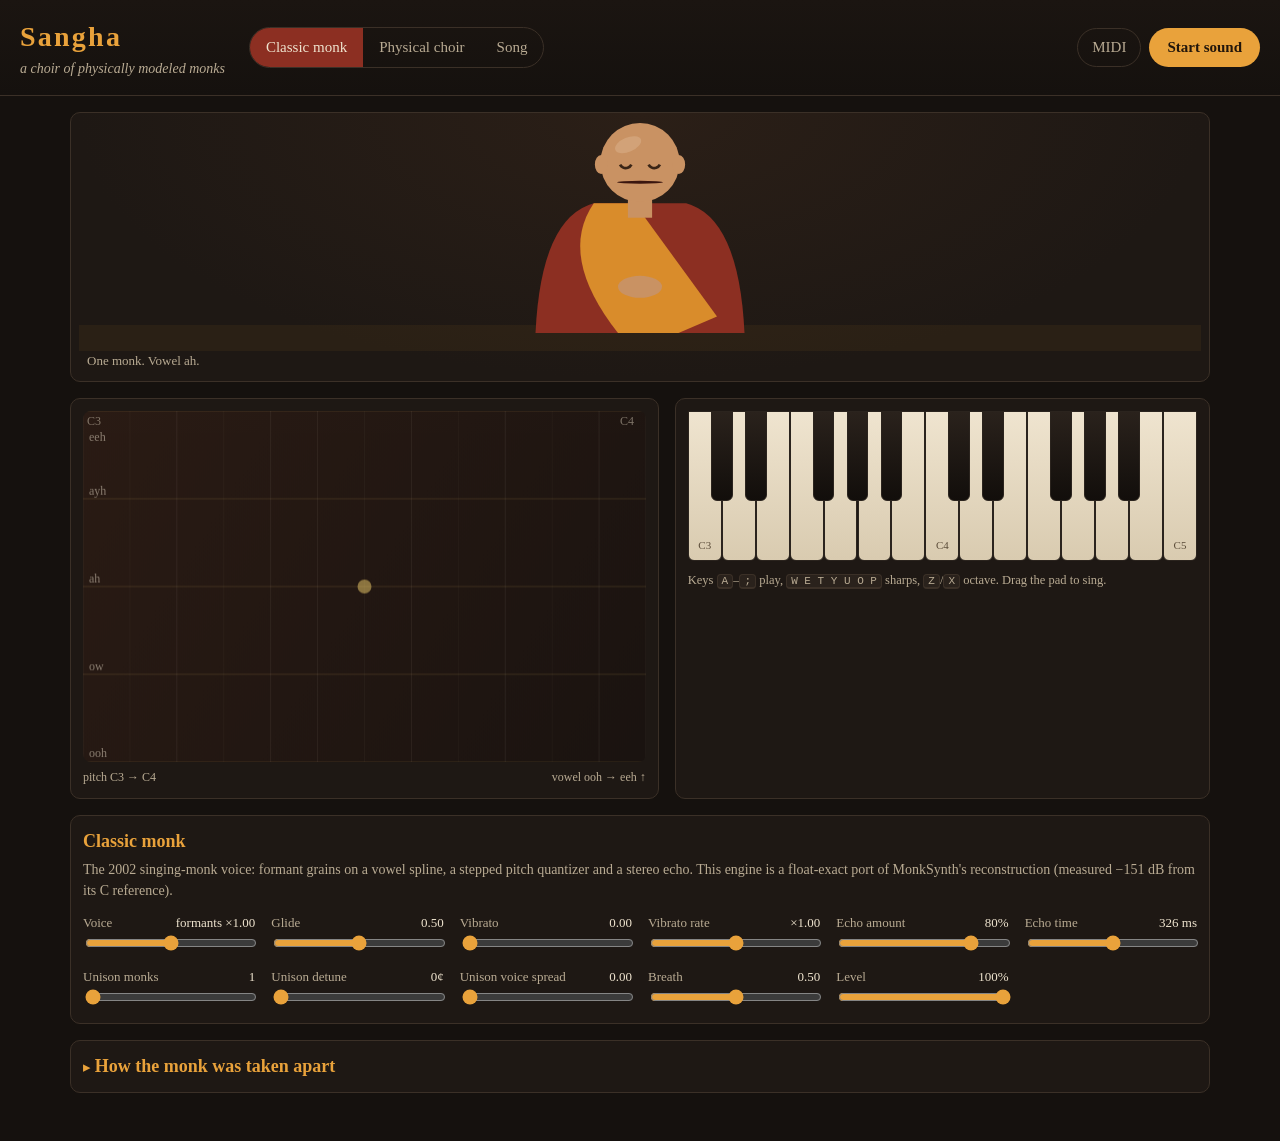
==== docs/monk-choir/index.html @ b6459fbd "Publish visualizations" ====
<!doctype html>
<html lang="en">
<head>
<meta charset="utf-8">
<meta name="viewport" content="width=device-width, initial-scale=1">
<title>Sangha monk choir</title>
<meta name="description" content="A singing-monk synthesizer: the classic 2002 monk voice reproduced sample for sample, then rebuilt as physical singers with their own throats, mouths and registers — choirs, sopranos, falsetto, Gyuto chord chant, ventricular half tones, khöömei and sygyt.">
<link rel="stylesheet" href="./style.css">
</head>
<body>
<header class="top">
  <div class="brand">
    <h1>Sangha</h1>
    <p>a choir of physically modeled monks</p>
  </div>
  <div class="engine-switch" role="tablist" aria-label="Engine">
    <button id="mode-classic" role="tab" aria-selected="true" class="on">Classic monk</button>
    <button id="mode-choir" role="tab" aria-selected="false">Physical choir</button>
    <button id="mode-song" role="tab" aria-selected="false">Song</button>
  </div>
  <div class="top-actions">
    <button id="midi-button" class="ghost" title="Use a MIDI keyboard">MIDI</button>
    <button id="power" class="power">Start sound</button>
  </div>
</header>

<main>
  <section class="stage-wrap">
    <canvas id="stage" aria-label="The singers"></canvas>
    <p id="stage-caption" class="caption"></p>
  </section>

  <section id="song-panel" class="panel song hidden">
    <div class="song-head">
      <button id="song-play" class="power" disabled>Preparing…</button>
      <div>
        <label class="preset">Piece
          <select id="song-select">
            <option value="passacaglia">Passacaglia on a Throat Ground (4:17)</option>
            <option value="fugue">Fugue in C minor for throats (5:07)</option>
            <option value="rolmo">Rol-mo at 140 (3:02)</option>
          </select>
        </label>
        <p class="lede" id="song-lede"></p>
      </div>
      <span id="song-time" class="song-time">0:00 / 3:03</span>
    </div>
    <canvas id="score" aria-label="Score: every voice as a line, pitch upward, time to the right"></canvas>
    <div id="roll-legend" class="roll-legend"></div>
    <ol id="song-sections" class="song-sections"></ol>
  </section>

  <section class="play">
    <div class="pad-wrap">
      <canvas id="pad" aria-label="Pitch and vowel pad"></canvas>
      <div class="pad-legend"><span id="pad-x-label">pitch →</span><span id="pad-y-label">vowel ↑</span></div>
    </div>
    <div class="keys-wrap">
      <div id="keyboard" class="keyboard" aria-label="Keyboard"></div>
      <p class="hint">Keys <kbd>A</kbd>–<kbd>;</kbd> play, <kbd>W E T Y U O P</kbd> sharps, <kbd>Z</kbd>/<kbd>X</kbd> octave. Drag the pad to sing.</p>
    </div>
  </section>

  <section id="classic-panel" class="panel">
    <h2>Classic monk</h2>
    <p class="lede">The 2002 singing-monk voice: formant grains on a vowel spline, a stepped pitch quantizer and a stereo echo. This engine is a float-exact port of MonkSynth's reconstruction (measured −151 dB from its C reference).</p>
    <div class="controls" id="classic-controls"></div>
  </section>

  <section id="choir-panel" class="panel hidden">
    <div class="choir-head">
      <h2>Physical choir</h2>
      <label class="preset">Ensemble
        <select id="preset"></select>
      </label>
    </div>
    <p class="lede" id="preset-note"></p>
    <div class="controls" id="choir-controls"></div>
    <details class="singers" open>
      <summary>Singers <span id="singer-count"></span></summary>
      <div class="table-wrap"><table id="singer-table"></table></div>
      <button id="add-singer" class="ghost">Add singer</button>
    </details>
  </section>

  <section id="inspector" class="panel hidden">
    <h2>Inside <span id="inspect-name">singer 1</span></h2>
    <div class="inspect-grid">
      <figure>
        <canvas id="tube"></canvas>
        <figcaption>Vocal tract, glottis (left) to lips (right). Width is cross-section diameter.</figcaption>
      </figure>
      <figure>
        <canvas id="spectrum"></canvas>
        <figcaption>Exact tube response with the voice's harmonics. Tuning targets in gold.</figcaption>
      </figure>
    </div>
    <dl class="readout" id="readout"></dl>
  </section>

  <section class="panel about">
    <details>
      <summary><h2>How the monk was taken apart</h2></summary>
      <div class="about-body">
        <p>The classic voice is a <em>source–filter</em> sound in disguise. Each grain is three decaying sine waves, one per formant, restarted every pitch period. That is the impulse response of three resonators struck once per glottal pulse. A pulse train through three resonators is a voice with an idealised throat.</p>
        <p>So the physical engine asks what <em>body</em> has those resonances. A vocal tract is a tube. Its shape (tongue, jaw, lips) sets where it rings. Its length scales every ring together, and the pharynx and mouth scale separately. We fit one body and five mouth shapes so the tube rings at the classic monk's fifteen formants:</p>
        <div class="table-wrap"><table id="fit-table"></table></div>
        <p id="fit-body"></p>
        <p>Everyone else is that same gesture performed by another body, not a pitch-shifted copy. A soprano has a shorter tube, with most of the difference in the pharynx. Her folds close softly (head register) and she opens toward "ah" as she climbs, so her first resonance follows her pitch. A countertenor keeps a man's tube but sings with the folds barely touching (falsetto). Every singer has its own glottal jitter, vibrato, pitch wander and breath.</p>
        <ul>
          <li><strong>Gyuto chant.</strong> A fundamental near 65–70 Hz. Each monk tunes F1 onto the 5th harmonic and F2 onto the 10th by listening to his own resonances, so one voice sounds a chord.</li>
          <li><strong>Half tone (dzo-ke, kargyraa).</strong> The ventricular ("false") folds vibrate once for every two glottal pulses and partly block every second one. Flow alternates, and the sub-octave appears.</li>
          <li><strong>Khöömei.</strong> Pressed phonation keeps the glottis closed longer, so resonances ring sharper. The tongue slides one resonance onto a chosen harmonic.</li>
          <li><strong>Sygyt.</strong> The tongue tip seals behind the teeth. The cavity in front clusters F2 and F3 into one narrow peak, the whistle.</li>
        </ul>
        <p><strong>Vowel orbit.</strong> Each singer can circle through vowel space: one axis runs ooh–ow–ah–ayh–eeh, the other rounds the lips a quarter-cycle later, so the path is an ellipse. Every singer keeps its own period. They can move together, in small-integer ratios (1 : 3⁄2 : 2 : 5⁄4…), or freely with a chosen spread. Because the motion happens inside each tube, the resonances move physically; no filter is being swept.</p>
        <p><strong>The song (Rol-mo at 140).</strong> Monastic ritual music is not harmony led by a conductor. It is independent cycles layered together, and each has a cousin in a bass drop. Dungchen are played in pairs that overlap, so the drone never breaks: here they become the sub-bass and the brass stabs. Rolmo cymbal strokes accelerate into rolls and slow down like a bouncing ball: the build's snare roll is the same gesture forced onto a grid. Two gyaling play one melody with their own ornaments, which becomes the doubled lead. The free ritual pulse settles at 70 BPM, exactly the half-time feel of a 140 BPM drop. The drop's “wobble” is a basso's vocal tract running the vowel orbit at the tempo, growling with the ventricular half tone, while a sygyt singer whistles the hook on harmonics 8–12. The melodies and rhythms are original; the chanted syllables are the traditional <em>om mani padme hum</em>. The instruments are signal models of how each one sounds (lip buzz, double reed, cymbal and membrane modes), not waveguide physics like the voices.</p>
        <p><strong>The fugue (Fugue in C minor for throats).</strong> Five minutes built from one original two-bar subject. It is answered at the fifth against a countersubject written for it, and slowed fourfold into a cantus firmus for the monks. It is walked around the circle of fifths in episodes, overlapped with itself one bar apart at the octave over dominant and tonic pedals (stretto), turned upside down, harmonized as four-part chorales by a search over chords and voice leading, and set in canon between the chant and a throat bass. The overtone singer carries two lines at once: for every note it picks a drone and a harmonic of that drone, preferring drones in the current chord. The drops borrow general bass-music technique (call and response, switching timbre within a bar, pitch dives, a short transient near 200 Hz at the head of each call, syncopated gaps) and play it on three throats instead of three synth patches. It ends with a Picardy third, and that major third is the overtone singer's 10th harmonic, the same overtone the Gyuto monks tune to. An audit counts the counterpoint: about 8% of voice pairs are dissonant on strong beats over the whole piece, mostly in the pedal-point builds. A few dozen parallel fifths and octaves remain across five minutes and seven voices.</p>
        <p><strong>The passacaglia (Passacaglia on a Throat Ground).</strong> Written after measuring a 30-second clip of bass-music sound design. The measurements were technique, not notes. The sub and the mid-bass are independent layers: their envelopes are uncorrelated. The sub keeps its own phrasing, with a gap of about a beat and a half every two bars. A kick falls about 16 semitones onto the sub's pitch every half bar. The mid-bass talks in held, vowel-like plateaus joined by fast V-shaped resonance sweeps. Parallel descending sweeps fill the gaps, and a high tone is held above with a slow vibrato. Here a throat does each of those things. The parallel sweep is the throat itself getting longer: the larynx lowers and the lips push out, so every formant slides down together. A real tract can only manage about three semitones that way, so it is combined with a vowel sweep. The form is a passacaglia: the descending A–G–F–E ground repeats under sixteen variations, among them a canon in free imitation, the ground rising into the upper voices, the theme sinking into the chant, a chorale, a stretto and three drops. Audit: 6.6% of voice pairs dissonant on strong beats.</p>
        <p class="small">Numbers checked by the test suite in this page's source: the closed-form tube response matches the time-domain waveguide to 10<sup>−13</sup>; scaling a body by 0.8 raises every resonance by exactly 1.25; Gyuto locking settles at 327/654 Hz for a 65.4 Hz fundamental; khöömei holds harmonics 8–12 of 110 Hz at 8–10 dB above their neighbours, and sygyt holds 10–12 at 17 dB.</p>
        <p class="small">Credits: the classic engine is ported from <a href="https://github.com/JonET/monksynth">MonkSynth</a> by Jonathan Taylor (MIT licence, notice in <code>engine/classic.js</code>), itself a reimplementation of AudioNerdz's 2002 freeware plugin. The physical engine, its anatomy and register models, and the drawings are original to this page. Research the presets draw on: Smith, Stevens &amp; Tomlinson (1967) on Gyuto chant; Lindestad et al. (2001) and Bailly, Henrich &amp; Pelorson (2010) on ventricular period doubling; Kob (2004) on sygyt.</p>
      </div>
    </details>
  </section>
</main>

<script type="module" src="./app.js"></script>
</body>
</html>
---- docs/monk-choir/style.css ----
:root {
  --ink: #15110e;
  --ink-2: #1e1814;
  --ink-3: #2a221c;
  --line: #3b3027;
  --paper: #efe4cf;
  --paper-dim: #b9ab93;
  --saffron: #e9a23b;
  --saffron-dim: #a8742c;
  --maroon: #8c2f22;
  --maroon-deep: #5e1f17;
  --gold: #f2cf6b;
  --jade: #6fb59a;
  --radius: 10px;
  color-scheme: dark;
}

* { box-sizing: border-box; }

html, body {
  margin: 0;
  background: var(--ink);
  color: var(--paper);
  font: 15px/1.5 "Iowan Old Style", "Palatino Linotype", Palatino, Georgia, serif;
}

button, select, input { font: inherit; color: inherit; }

.top {
  display: flex;
  flex-wrap: wrap;
  align-items: center;
  gap: 12px 24px;
  padding: 16px 20px;
  border-bottom: 1px solid var(--line);
  background: linear-gradient(180deg, #1b1511, var(--ink));
}

.brand h1 {
  margin: 0;
  font-size: 28px;
  letter-spacing: 0.08em;
  color: var(--saffron);
  font-weight: 600;
}

.brand p {
  margin: 0;
  color: var(--paper-dim);
  font-style: italic;
  font-size: 14px;
}

.engine-switch {
  display: flex;
  border: 1px solid var(--line);
  border-radius: 999px;
  overflow: hidden;
}

.engine-switch button {
  background: transparent;
  border: 0;
  padding: 8px 16px;
  cursor: pointer;
  color: var(--paper-dim);
}

.engine-switch button.on {
  background: var(--maroon);
  color: var(--paper);
}

.top-actions {
  margin-left: auto;
  display: flex;
  gap: 8px;
}

.power {
  background: var(--saffron);
  color: #22160b;
  border: 0;
  border-radius: 999px;
  padding: 8px 18px;
  font-weight: 600;
  cursor: pointer;
}

.power.on {
  background: var(--jade);
}

.ghost {
  background: transparent;
  border: 1px solid var(--line);
  border-radius: 999px;
  padding: 7px 14px;
  cursor: pointer;
  color: var(--paper-dim);
}

.ghost:hover, .ghost.on { border-color: var(--saffron-dim); color: var(--paper); }

main {
  max-width: 1180px;
  margin: 0 auto;
  padding: 16px 20px 48px;
  display: grid;
  grid-template-columns: minmax(0, 1fr) minmax(0, 1fr);
  gap: 16px;
}

.stage-wrap {
  grid-column: 1 / -1;
  background: radial-gradient(ellipse at 50% 0%, #2b1f17 0%, var(--ink-2) 70%);
  border: 1px solid var(--line);
  border-radius: var(--radius);
  padding: 8px 8px 4px;
}

#stage {
  width: 100%;
  height: 230px;
  display: block;
  cursor: pointer;
}

.caption {
  margin: 0 8px 6px;
  color: var(--paper-dim);
  font-size: 13px;
  min-height: 1.5em;
}

.play {
  grid-column: 1 / -1;
  display: grid;
  grid-template-columns: minmax(0, 1.1fr) minmax(0, 1fr);
  gap: 16px;
}

.pad-wrap, .keys-wrap, .panel {
  background: var(--ink-2);
  border: 1px solid var(--line);
  border-radius: var(--radius);
  padding: 12px;
}

#pad {
  width: 100%;
  aspect-ratio: 16 / 10;
  display: block;
  border-radius: 8px;
  touch-action: none;
  cursor: crosshair;
}

.pad-legend {
  display: flex;
  justify-content: space-between;
  color: var(--paper-dim);
  font-size: 12px;
  margin-top: 6px;
}

.keyboard {
  position: relative;
  height: 150px;
  user-select: none;
  touch-action: none;
}

.key {
  position: absolute;
  top: 0;
  border: 1px solid #2b241e;
  border-radius: 0 0 6px 6px;
}

.key.white {
  height: 100%;
  background: linear-gradient(180deg, #efe4cf, #d9cbb0);
  z-index: 1;
}

.key.black {
  height: 60%;
  background: linear-gradient(180deg, #2a221c, #120e0b);
  z-index: 2;
}

.key.down.white { background: linear-gradient(180deg, var(--gold), var(--saffron)); }
.key.down.black { background: linear-gradient(180deg, var(--maroon), var(--maroon-deep)); }

.key .label {
  position: absolute;
  bottom: 6px;
  left: 0;
  right: 0;
  text-align: center;
  font-size: 11px;
  color: #5c4d3a;
}

.hint {
  color: var(--paper-dim);
  font-size: 12.5px;
  margin: 10px 0 0;
}

kbd {
  border: 1px solid var(--line);
  border-bottom-width: 2px;
  border-radius: 4px;
  padding: 0 4px;
  font-size: 11px;
  background: var(--ink-3);
}

.panel h2 {
  margin: 0 0 4px;
  font-size: 18px;
  color: var(--saffron);
  font-weight: 600;
}

.lede {
  margin: 0 0 12px;
  color: var(--paper-dim);
  font-size: 14px;
}

.hidden { display: none !important; }

#classic-panel, #choir-panel { grid-column: 1 / 2; }
#inspector { grid-column: 2 / 3; }
#classic-panel { grid-column: 1 / -1; }
.about { grid-column: 1 / -1; }

.controls {
  display: grid;
  grid-template-columns: repeat(auto-fill, minmax(170px, 1fr));
  gap: 10px 16px;
}

.control label {
  display: flex;
  justify-content: space-between;
  font-size: 13px;
  color: var(--paper-dim);
}

.control output {
  color: var(--paper);
  font-variant-numeric: tabular-nums;
}

.control input[type=range] {
  width: 100%;
  accent-color: var(--saffron);
}

.control select {
  width: 100%;
  background: var(--ink-3);
  border: 1px solid var(--line);
  border-radius: 6px;
  padding: 4px 6px;
}

.choir-head {
  display: flex;
  flex-wrap: wrap;
  align-items: baseline;
  justify-content: space-between;
  gap: 8px;
}

.preset {
  font-size: 13px;
  color: var(--paper-dim);
}

.preset select {
  margin-left: 6px;
  background: var(--ink-3);
  border: 1px solid var(--line);
  border-radius: 6px;
  padding: 5px 8px;
  max-width: 260px;
}

.singers {
  margin-top: 14px;
}

.singers summary {
  cursor: pointer;
  color: var(--paper);
  margin-bottom: 8px;
}

.table-wrap {
  overflow-x: auto;
}

table {
  border-collapse: collapse;
  width: 100%;
  font-size: 13px;
}

th, td {
  text-align: left;
  padding: 4px 6px;
  border-bottom: 1px solid var(--line);
  white-space: nowrap;
}

th { color: var(--paper-dim); font-weight: normal; }

td select, td input {
  background: var(--ink-3);
  border: 1px solid var(--line);
  border-radius: 5px;
  padding: 2px 4px;
  font-size: 12.5px;
}

td input[type=number] { width: 52px; }
td select { max-width: 118px; }
td input[type=range] { width: 70px; accent-color: var(--saffron); }

tr.selected td { background: rgba(233, 162, 59, 0.08); }

.remove {
  background: transparent;
  border: 0;
  color: var(--paper-dim);
  cursor: pointer;
  font-size: 15px;
}

.inspect-grid {
  display: grid;
  grid-template-columns: 1fr;
  gap: 10px;
}

figure { margin: 0; }

#tube, #spectrum {
  width: 100%;
  height: 150px;
  display: block;
  background: var(--ink);
  border-radius: 8px;
}

figcaption {
  font-size: 12px;
  color: var(--paper-dim);
  margin-top: 4px;
}

.readout {
  display: grid;
  grid-template-columns: auto 1fr auto 1fr;
  gap: 2px 10px;
  font-size: 13px;
  margin: 10px 0 0;
}

.readout dt { color: var(--paper-dim); }
.readout dd { margin: 0; font-variant-numeric: tabular-nums; }

.about summary {
  cursor: pointer;
  list-style: none;
}

.about summary h2 { display: inline; }
.about summary::before { content: "▸ "; color: var(--saffron); }
.about details[open] summary::before { content: "▾ "; }

.about-body { max-width: 820px; }
.about-body p, .about-body li { color: #ddd0b8; }
.small { font-size: 13px; color: var(--paper-dim) !important; }
.about a { color: var(--gold); }

@media (max-width: 860px) {
  main { grid-template-columns: minmax(0, 1fr); padding: 12px 16px 40px; }
  .play { grid-template-columns: minmax(0, 1fr); }
  #classic-panel, #choir-panel, #inspector { grid-column: 1 / -1; }
  .top { padding: 12px 16px; }
  .top-actions { margin-left: 0; }
  #stage { height: 190px; }
  .readout { grid-template-columns: auto 1fr; }
}

.controls h3.sub {
  grid-column: 1 / -1;
  margin: 8px 0 -4px;
  font-size: 14px;
  font-weight: 600;
  color: var(--gold);
  border-top: 1px solid var(--line);
  padding-top: 10px;
}

.song { grid-column: 1 / -1; }

.song-head {
  display: flex;
  align-items: center;
  gap: 16px;
  flex-wrap: wrap;
}

.song-head > div { flex: 1 1 320px; }
.song-head .lede { margin: 0; }

.song-time {
  font-variant-numeric: tabular-nums;
  color: var(--paper-dim);
}

.power:disabled { opacity: 0.6; cursor: wait; }

#score {
  width: 100%;
  height: 300px;
  display: block;
  margin: 12px 0;
  background: var(--ink);
  border-radius: 8px;
  cursor: pointer;
}

.song-sections {
  list-style: none;
  padding: 0;
  margin: 0;
  display: grid;
  grid-template-columns: repeat(auto-fill, minmax(230px, 1fr));
  gap: 8px;
}

.song-sections li {
  border: 1px solid var(--line);
  border-radius: 8px;
  padding: 8px 10px;
  cursor: pointer;
  font-size: 13px;
  color: var(--paper-dim);
}

.song-sections li strong {
  display: block;
  color: var(--paper);
  font-size: 14px;
}

.song-sections li.now {
  border-color: var(--saffron);
  background: rgba(233, 162, 59, 0.08);
}

.roll-legend {
  display: flex;
  flex-wrap: wrap;
  gap: 4px 14px;
  font-size: 12px;
  color: var(--paper-dim);
  margin: -4px 0 12px;
}

.roll-legend i {
  display: inline-block;
  width: 14px;
  height: 4px;
  border-radius: 2px;
  margin-right: 5px;
  vertical-align: middle;
}
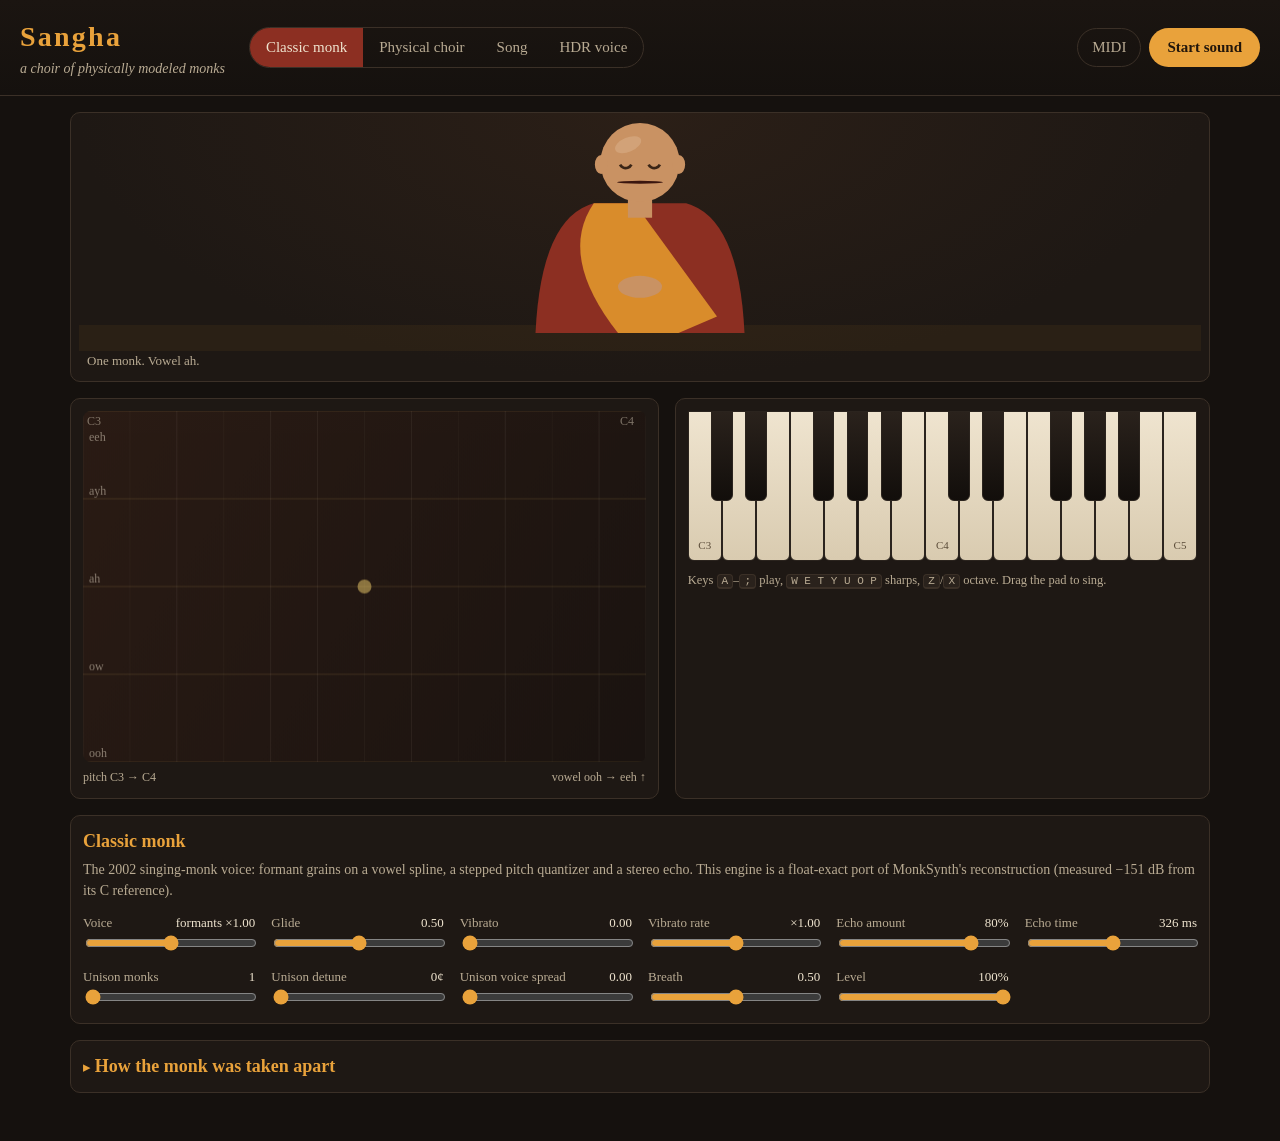
==== commit e61b2254: "Publish visualizations" ====
--- a/docs/monk-choir/index.html
+++ b/docs/monk-choir/index.html
@@ -5,7 +5,7 @@
 <meta name="viewport" content="width=device-width, initial-scale=1">
 <title>Sangha monk choir</title>
 <meta name="description" content="A singing-monk synthesizer: the classic 2002 monk voice reproduced sample for sample, then rebuilt as physical singers with their own throats, mouths and registers — choirs, sopranos, falsetto, Gyuto chord chant, ventricular half tones, khöömei and sygyt.">
-<link rel="stylesheet" href="./style.css">
+<link rel="stylesheet" href="./style.css?v=db6ca817bb">
 </head>
 <body>
 <header class="top">
@@ -17,6 +17,7 @@
     <button id="mode-classic" role="tab" aria-selected="true" class="on">Classic monk</button>
     <button id="mode-choir" role="tab" aria-selected="false">Physical choir</button>
     <button id="mode-song" role="tab" aria-selected="false">Song</button>
+    <button id="mode-hdr" role="tab" aria-selected="false">HDR voice</button>
   </div>
   <div class="top-actions">
     <button id="midi-button" class="ghost" title="Use a MIDI keyboard">MIDI</button>
@@ -48,6 +49,29 @@
     <canvas id="score" aria-label="Score: every voice as a line, pitch upward, time to the right"></canvas>
     <div id="roll-legend" class="roll-legend"></div>
     <ol id="song-sections" class="song-sections"></ol>
+  </section>
+
+  <section id="hdr-panel" class="panel hdr hidden">
+    <div class="hdr-head">
+      <div>
+        <h2>HDR voice</h2>
+        <p class="lede">The physical singer rendered across more of its range: shadows (turbulence where the air is fast, a body whose breath, tremor and heartbeat move pitch, loudness and fold pressure together), highlights (the folds' collision, cross-modes above 5 kHz), and a glottis that hears its own tube. The layers sum exactly: solo any of them.</p>
+      </div>
+      <div class="ab" role="group" aria-label="Model">
+        <button id="hdr-model-base" class="ghost">Physical</button>
+        <button id="hdr-model-hdr" class="ghost on">HDR</button>
+      </div>
+    </div>
+    <canvas id="hdr-spectrogram" aria-label="Spectrogram, 120 dB range"></canvas>
+    <p class="caption small">Spectrogram over 120 dB (50 Hz – 20 kHz, log). The quiet detail the layers add lives in the dark third of this range.</p>
+    <div class="exposures" role="group" aria-label="Exposure">
+      <button data-exposure="fused" class="ghost on">Fused</button>
+      <button data-exposure="mid" class="ghost">Midtones</button>
+      <button data-exposure="shadow" class="ghost">Shadows</button>
+      <button data-exposure="high" class="ghost">Highlights</button>
+    </div>
+    <div class="controls" id="hdr-controls"></div>
+    <div class="hdr-meters" id="hdr-meters"></div>
   </section>
 
   <section class="play">
@@ -117,6 +141,7 @@
         <p><strong>The song (Rol-mo at 140).</strong> Monastic ritual music is not harmony led by a conductor. It is independent cycles layered together, and each has a cousin in a bass drop. Dungchen are played in pairs that overlap, so the drone never breaks: here they become the sub-bass and the brass stabs. Rolmo cymbal strokes accelerate into rolls and slow down like a bouncing ball: the build's snare roll is the same gesture forced onto a grid. Two gyaling play one melody with their own ornaments, which becomes the doubled lead. The free ritual pulse settles at 70 BPM, exactly the half-time feel of a 140 BPM drop. The drop's “wobble” is a basso's vocal tract running the vowel orbit at the tempo, growling with the ventricular half tone, while a sygyt singer whistles the hook on harmonics 8–12. The melodies and rhythms are original; the chanted syllables are the traditional <em>om mani padme hum</em>. The instruments are signal models of how each one sounds (lip buzz, double reed, cymbal and membrane modes), not waveguide physics like the voices.</p>
         <p><strong>The fugue (Fugue in C minor for throats).</strong> Five minutes built from one original two-bar subject. It is answered at the fifth against a countersubject written for it, and slowed fourfold into a cantus firmus for the monks. It is walked around the circle of fifths in episodes, overlapped with itself one bar apart at the octave over dominant and tonic pedals (stretto), turned upside down, harmonized as four-part chorales by a search over chords and voice leading, and set in canon between the chant and a throat bass. The overtone singer carries two lines at once: for every note it picks a drone and a harmonic of that drone, preferring drones in the current chord. The drops borrow general bass-music technique (call and response, switching timbre within a bar, pitch dives, a short transient near 200 Hz at the head of each call, syncopated gaps) and play it on three throats instead of three synth patches. It ends with a Picardy third, and that major third is the overtone singer's 10th harmonic, the same overtone the Gyuto monks tune to. An audit counts the counterpoint: about 8% of voice pairs are dissonant on strong beats over the whole piece, mostly in the pedal-point builds. A few dozen parallel fifths and octaves remain across five minutes and seven voices.</p>
         <p><strong>The passacaglia (Passacaglia on a Throat Ground).</strong> Written after measuring a 30-second clip of bass-music sound design. The measurements were technique, not notes. The sub and the mid-bass are independent layers: their envelopes are uncorrelated. The sub keeps its own phrasing, with a gap of about a beat and a half every two bars. A kick falls about 16 semitones onto the sub's pitch every half bar. The mid-bass talks in held, vowel-like plateaus joined by fast V-shaped resonance sweeps. Parallel descending sweeps fill the gaps, and a high tone is held above with a slow vibrato. Here a throat does each of those things. The parallel sweep is the throat itself getting longer: the larynx lowers and the lips push out, so every formant slides down together. A real tract can only manage about three semitones that way, so it is combined with a vowel sweep. The form is a passacaglia: the descending A–G–F–E ground repeats under sixteen variations, among them a canon in free imitation, the ground rising into the upper voices, the theme sinking into the chant, a chorale, a stretto and three drops. Audit: 6.6% of voice pairs dissonant on strong beats.</p>
+        <p><strong>The HDR voice.</strong> The physical voice renders the midtones well: harmonics through formants, within about 40 dB of the loudest partial. The HDR tab adds what lives in the shadows and the highlights, and lets the source hear the tube. The tube is linear for a given shape, so it runs three times on the same shape: voiced flow, turbulence, and fold collisions. Their sum is the voice, and each can be soloed without approximation. Five experiments. (1) The glottis prescribes only its opening; the flow follows the pressure across it, with the inertia of the air in the glottis lagging it. (2) Turbulence is born at the narrowest point of the mouth, grows with the jet's speed past a threshold, and is coloured by jet speed over gap width. (3) A contact transient when the folds close, scaled by closing speed squared: pressed voice clicks, falsetto (which never closes) makes none. (4) Transverse resonances of the widest section (1.84, 3.05 and 3.83 × c/πd) driven by the tube's own pressure. (5) One physiological state (breath pressure, laryngeal tremor, heartbeat) moves pitch, loudness and fold pressure together. Measured against the physical voice on the same notes (chest, baritone): harmonics-to-noise ratio 14.8 dB instead of 4.0 dB, energy above 5 kHz −17 dB instead of −5.5 dB, and frame-level pitch–loudness correlation 0.51 instead of −0.01. The comparison is loudness-matched. Measuring it showed that the physical voice's breath noise was shaped as a high-pass, which made it too hissy; that voice is left unchanged so the songs sound as before.</p>
         <p class="small">Numbers checked by the test suite in this page's source: the closed-form tube response matches the time-domain waveguide to 10<sup>−13</sup>; scaling a body by 0.8 raises every resonance by exactly 1.25; Gyuto locking settles at 327/654 Hz for a 65.4 Hz fundamental; khöömei holds harmonics 8–12 of 110 Hz at 8–10 dB above their neighbours, and sygyt holds 10–12 at 17 dB.</p>
         <p class="small">Credits: the classic engine is ported from <a href="https://github.com/JonET/monksynth">MonkSynth</a> by Jonathan Taylor (MIT licence, notice in <code>engine/classic.js</code>), itself a reimplementation of AudioNerdz's 2002 freeware plugin. The physical engine, its anatomy and register models, and the drawings are original to this page. Research the presets draw on: Smith, Stevens &amp; Tomlinson (1967) on Gyuto chant; Lindestad et al. (2001) and Bailly, Henrich &amp; Pelorson (2010) on ventricular period doubling; Kob (2004) on sygyt.</p>
       </div>
@@ -124,6 +149,6 @@
   </section>
 </main>
 
-<script type="module" src="./app.js"></script>
+<script type="module" src="./app.js?v=581b83e9c9"></script>
 </body>
 </html>
--- a/docs/monk-choir/style.css
+++ b/docs/monk-choir/style.css
@@ -484,3 +484,63 @@
   margin-right: 5px;
   vertical-align: middle;
 }
+
+.hdr { grid-column: 1 / -1; }
+
+.hdr-head {
+  display: flex;
+  flex-wrap: wrap;
+  justify-content: space-between;
+  gap: 12px;
+  align-items: flex-start;
+}
+
+.hdr-head > div:first-child { flex: 1 1 420px; }
+
+.ab, .exposures {
+  display: flex;
+  gap: 6px;
+  flex-wrap: wrap;
+}
+
+.exposures { margin: 10px 0 14px; }
+
+#hdr-spectrogram {
+  width: 100%;
+  height: 220px;
+  display: block;
+  background: #000;
+  border-radius: 8px;
+  margin-top: 12px;
+  image-rendering: pixelated;
+}
+
+.hdr-meters {
+  display: grid;
+  grid-template-columns: repeat(auto-fill, minmax(200px, 1fr));
+  gap: 8px 18px;
+  margin-top: 14px;
+  font-size: 13px;
+}
+
+.meter-row span { color: var(--paper-dim); }
+
+.meter-bar {
+  height: 6px;
+  background: var(--ink-3);
+  border-radius: 3px;
+  overflow: hidden;
+  margin-top: 3px;
+}
+
+.meter-bar i {
+  display: block;
+  height: 100%;
+  background: var(--saffron);
+}
+
+.control.check label {
+  justify-content: flex-start;
+  gap: 8px;
+  cursor: pointer;
+}
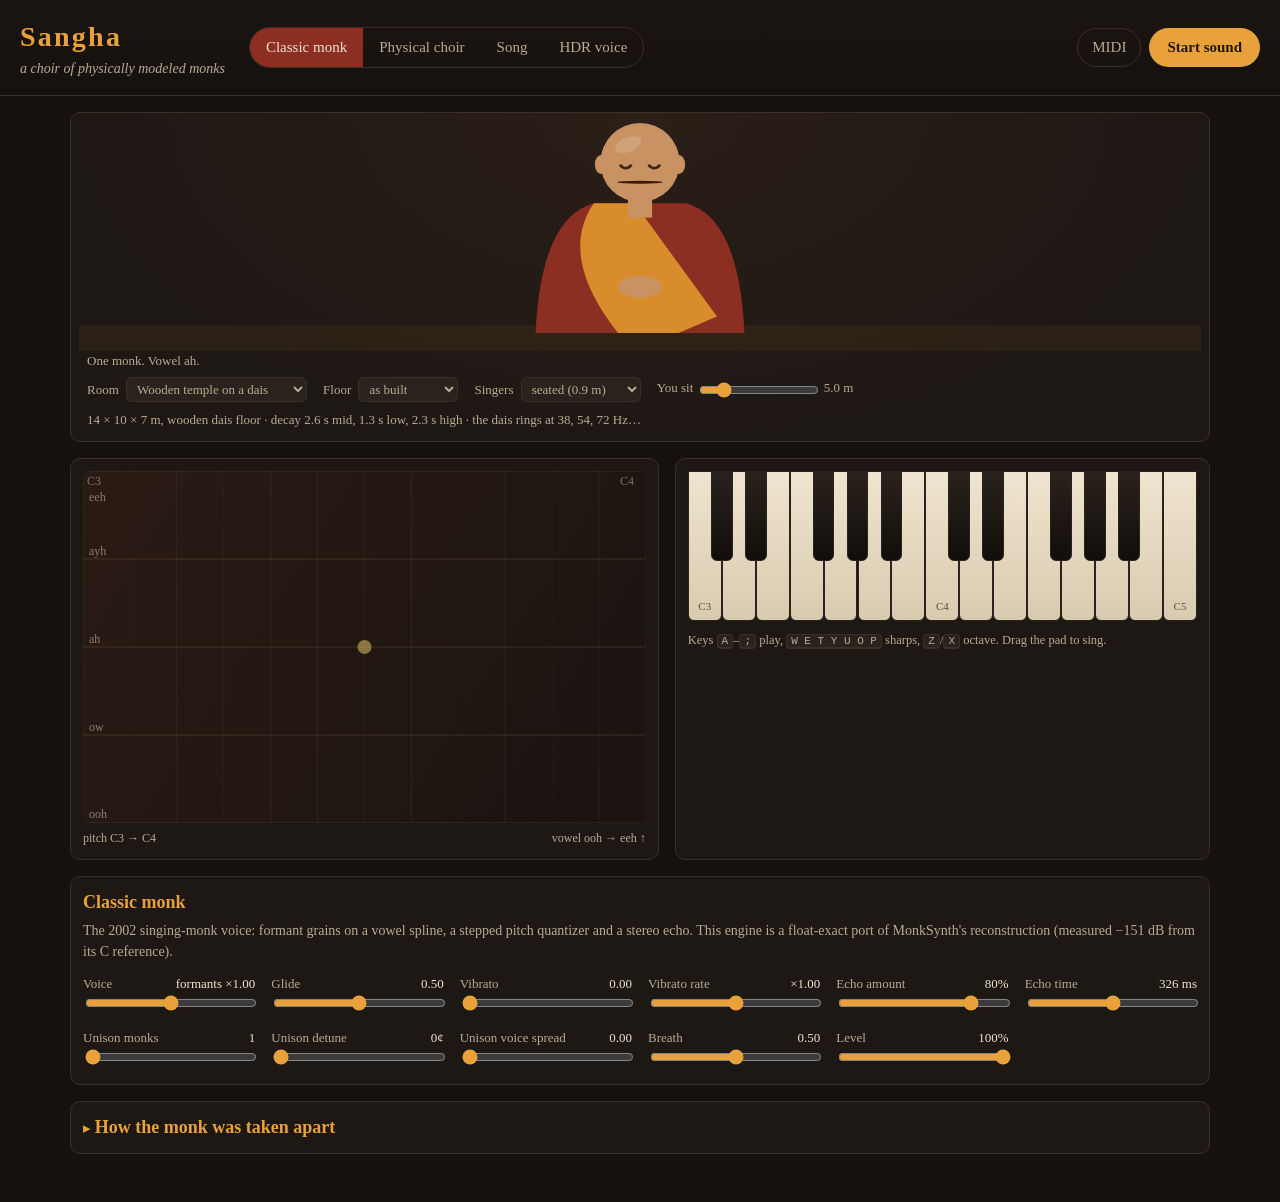
==== commit 9723938a: "Publish visualizations" ====
--- a/docs/monk-choir/index.html
+++ b/docs/monk-choir/index.html
@@ -5,7 +5,7 @@
 <meta name="viewport" content="width=device-width, initial-scale=1">
 <title>Sangha monk choir</title>
 <meta name="description" content="A singing-monk synthesizer: the classic 2002 monk voice reproduced sample for sample, then rebuilt as physical singers with their own throats, mouths and registers — choirs, sopranos, falsetto, Gyuto chord chant, ventricular half tones, khöömei and sygyt.">
-<link rel="stylesheet" href="./style.css?v=db6ca817bb">
+<link rel="stylesheet" href="./style.css?v=c3fc38f592">
 </head>
 <body>
 <header class="top">
@@ -29,6 +29,13 @@
   <section class="stage-wrap">
     <canvas id="stage" aria-label="The singers"></canvas>
     <p id="stage-caption" class="caption"></p>
+    <div class="room-bar" id="room-bar">
+      <label>Room <select id="room-preset"></select></label>
+      <label>Floor <select id="room-floor"></select></label>
+      <label>Singers <select id="room-posture"><option value="seated">seated (0.9 m)</option><option value="standing">standing (1.6 m)</option></select></label>
+      <label class="room-distance">You sit <input id="room-distance" type="range" min="2" max="20" step="0.5" value="5"> <output id="room-distance-out">5 m</output></label>
+      <span id="room-info" class="small"></span>
+    </div>
   </section>
 
   <section id="song-panel" class="panel song hidden">
@@ -141,7 +148,9 @@
         <p><strong>The song (Rol-mo at 140).</strong> Monastic ritual music is not harmony led by a conductor. It is independent cycles layered together, and each has a cousin in a bass drop. Dungchen are played in pairs that overlap, so the drone never breaks: here they become the sub-bass and the brass stabs. Rolmo cymbal strokes accelerate into rolls and slow down like a bouncing ball: the build's snare roll is the same gesture forced onto a grid. Two gyaling play one melody with their own ornaments, which becomes the doubled lead. The free ritual pulse settles at 70 BPM, exactly the half-time feel of a 140 BPM drop. The drop's “wobble” is a basso's vocal tract running the vowel orbit at the tempo, growling with the ventricular half tone, while a sygyt singer whistles the hook on harmonics 8–12. The melodies and rhythms are original; the chanted syllables are the traditional <em>om mani padme hum</em>. The instruments are signal models of how each one sounds (lip buzz, double reed, cymbal and membrane modes), not waveguide physics like the voices.</p>
         <p><strong>The fugue (Fugue in C minor for throats).</strong> Five minutes built from one original two-bar subject. It is answered at the fifth against a countersubject written for it, and slowed fourfold into a cantus firmus for the monks. It is walked around the circle of fifths in episodes, overlapped with itself one bar apart at the octave over dominant and tonic pedals (stretto), turned upside down, harmonized as four-part chorales by a search over chords and voice leading, and set in canon between the chant and a throat bass. The overtone singer carries two lines at once: for every note it picks a drone and a harmonic of that drone, preferring drones in the current chord. The drops borrow general bass-music technique (call and response, switching timbre within a bar, pitch dives, a short transient near 200 Hz at the head of each call, syncopated gaps) and play it on three throats instead of three synth patches. It ends with a Picardy third, and that major third is the overtone singer's 10th harmonic, the same overtone the Gyuto monks tune to. An audit counts the counterpoint: about 8% of voice pairs are dissonant on strong beats over the whole piece, mostly in the pedal-point builds. A few dozen parallel fifths and octaves remain across five minutes and seven voices.</p>
         <p><strong>The passacaglia (Passacaglia on a Throat Ground).</strong> Written after measuring a 30-second clip of bass-music sound design. The measurements were technique, not notes. The sub and the mid-bass are independent layers: their envelopes are uncorrelated. The sub keeps its own phrasing, with a gap of about a beat and a half every two bars. A kick falls about 16 semitones onto the sub's pitch every half bar. The mid-bass talks in held, vowel-like plateaus joined by fast V-shaped resonance sweeps. Parallel descending sweeps fill the gaps, and a high tone is held above with a slow vibrato. Here a throat does each of those things. The parallel sweep is the throat itself getting longer: the larynx lowers and the lips push out, so every formant slides down together. A real tract can only manage about three semitones that way, so it is combined with a vowel sweep. The form is a passacaglia: the descending A–G–F–E ground repeats under sixteen variations, among them a canon in free imitation, the ground rising into the upper voices, the theme sinking into the chant, a chorale, a stretto and three drops. Audit: 6.6% of voice pairs dissonant on strong beats.</p>
-        <p><strong>The HDR voice.</strong> The physical voice renders the midtones well: harmonics through formants, within about 40 dB of the loudest partial. The HDR tab adds what lives in the shadows and the highlights, and lets the source hear the tube. The tube is linear for a given shape, so it runs three times on the same shape: voiced flow, turbulence, and fold collisions. Their sum is the voice, and each can be soloed without approximation. Five experiments. (1) The glottis prescribes only its opening; the flow follows the pressure across it, with the inertia of the air in the glottis lagging it. (2) Turbulence is born at the narrowest point of the mouth, grows with the jet's speed past a threshold, and is coloured by jet speed over gap width. (3) A contact transient when the folds close, scaled by closing speed squared: pressed voice clicks, falsetto (which never closes) makes none. (4) Transverse resonances of the widest section (1.84, 3.05 and 3.83 × c/πd) driven by the tube's own pressure. (5) One physiological state (breath pressure, laryngeal tremor, heartbeat) moves pitch, loudness and fold pressure together. Measured against the physical voice on the same notes (chest, baritone): harmonics-to-noise ratio 14.8 dB instead of 4.0 dB, energy above 5 kHz −17 dB instead of −5.5 dB, and frame-level pitch–loudness correlation 0.51 instead of −0.01. The comparison is loudness-matched. Measuring it showed that the physical voice's breath noise was shaped as a high-pass, which made it too hissy; that voice is left unchanged so the songs sound as before.</p>
+        <p><strong>The HDR voice.</strong> The physical voice renders the midtones well: harmonics through formants, within about 40 dB of the loudest partial. The HDR tab adds what lives in the shadows and the highlights, and lets the source hear the tube. The tube is linear for a given shape, so it runs three times on the same shape: voiced flow, turbulence, and fold collisions. Their sum is the voice, and each can be soloed without approximation. Five experiments. (1) The glottis prescribes only its opening; the flow follows the pressure across it, with the inertia of the air in the glottis lagging it. (2) Turbulence is born at the narrowest point of the mouth, grows with the jet's speed past a threshold, and is coloured by jet speed over gap width. (3) A contact transient when the folds close, scaled by closing speed squared: pressed voice clicks, falsetto (which never closes) makes none. (4) Transverse resonances of the widest section (1.84, 3.05 and 3.83 × c/πd) driven by the tube's own pressure. (5) One physiological state (breath pressure, laryngeal tremor, heartbeat) moves pitch, loudness and fold pressure together. Measured against the physical voice on the same notes (chest, baritone): harmonics-to-noise ratio 14.8 dB instead of 4.0 dB, energy above 5 kHz −17 dB instead of −5.5 dB, and frame-level pitch–loudness correlation 0.51 instead of −0.01. The comparison is loudness-matched. Measuring it showed that the physical voice's breath noise was shaped as a high-pass, which made it too hissy. The physical voice now uses the HDR shaping too: its chest-voice HNR went from 4 to 21.7 dB.</p>
+        <p>Three more layers. <em>Breathing below:</em> a 20 cm subglottal airway (trachea, then the bronchi widening) resonating at 600 / 1410 / 2200 Hz for an adult man, as reported for real airways, and higher for smaller bodies. Coupled only through the flow, it changes the voice by at most 0.4 dB: real subglottal effects would need the two tubes joined acoustically through the open glottis. <em>Yielding walls:</em> when the lips or tongue seal, the flow fills the mouth slowly, the walls hum at about −22 dB under the vowel (the voice bar), and the trapped pressure bursts at the release; without the walls the closure is silent and there is no burst. <em>Articulator inertia:</em> each articulator is a damped mass with its own speed. In "ah→ee" F2 now lags F1 by 16 ms (3 ms without), and the formant path bends more. The turbulence layer also had to learn that two narrowings in series share one flow: the jet speed saturates as a gap closes instead of running away.</p>
+        <p><strong>The room.</strong> Under the stage, choose a room. Each seat of singers gets its own early reflections from an image-source model of a box with real surface materials, heard from a near-coincident pair of cardioid microphones. The late tail decays per band at the rate predicted for that room's size and surfaces (Eyring), and its level comes from the room constant. Measured mid-band decay matches the prediction: 8.6 s against 8.7 s in the stone hall, 2.2 against 2.1 in the temple. The floor is modelled three ways. Its first reflection is filtered by the floor's reflection at the actual angle. Monks sit close to it, so it arrives a few milliseconds after the direct sound and cuts comb notches exactly where the path difference predicts: 630 / 1900 / 3160 Hz seated against a predicted 646 / 1938 / 3230, moving to 370 Hz when they stand. Stone notches run 11–14 dB deep; carpet and earth absorb the reflection and stay under 6 dB. Hard floors facing hard ceilings flutter. A wooden dais is a plate with its own bending modes (38, 54, 72 Hz…) that the seated singers drive through their bodies: about +4 dB of body below 200 Hz. Rooms are loudness-matched, and in the songs the electronic drop stays dry while the monks and instruments sit in the room. Not modelled: the spherical-wave ground wave that makes porous ground dip at grazing angles outdoors.</p>
         <p class="small">Numbers checked by the test suite in this page's source: the closed-form tube response matches the time-domain waveguide to 10<sup>−13</sup>; scaling a body by 0.8 raises every resonance by exactly 1.25; Gyuto locking settles at 327/654 Hz for a 65.4 Hz fundamental; khöömei holds harmonics 8–12 of 110 Hz at 8–10 dB above their neighbours, and sygyt holds 10–12 at 17 dB.</p>
         <p class="small">Credits: the classic engine is ported from <a href="https://github.com/JonET/monksynth">MonkSynth</a> by Jonathan Taylor (MIT licence, notice in <code>engine/classic.js</code>), itself a reimplementation of AudioNerdz's 2002 freeware plugin. The physical engine, its anatomy and register models, and the drawings are original to this page. Research the presets draw on: Smith, Stevens &amp; Tomlinson (1967) on Gyuto chant; Lindestad et al. (2001) and Bailly, Henrich &amp; Pelorson (2010) on ventricular period doubling; Kob (2004) on sygyt.</p>
       </div>
@@ -149,6 +158,6 @@
   </section>
 </main>
 
-<script type="module" src="./app.js?v=581b83e9c9"></script>
+<script type="module" src="./app.js?v=07ba100333"></script>
 </body>
 </html>
--- a/docs/monk-choir/style.css
+++ b/docs/monk-choir/style.css
@@ -544,3 +544,35 @@
   gap: 8px;
   cursor: pointer;
 }
+
+.control.syllables {
+  grid-column: 1 / -1;
+  display: flex;
+  flex-wrap: wrap;
+  align-items: center;
+  gap: 6px;
+}
+
+.control.syllables label { margin-right: 6px; }
+.control.syllables button { padding: 4px 12px; }
+
+.room-bar {
+  display: flex;
+  flex-wrap: wrap;
+  gap: 8px 16px;
+  align-items: center;
+  margin: 2px 8px 8px;
+  font-size: 13px;
+  color: var(--paper-dim);
+}
+
+.room-bar select {
+  background: var(--ink-3);
+  border: 1px solid var(--line);
+  border-radius: 6px;
+  padding: 3px 6px;
+  margin-left: 4px;
+}
+
+.room-bar input[type=range] { width: 120px; accent-color: var(--saffron); vertical-align: middle; }
+#room-info { color: var(--paper-dim); }
